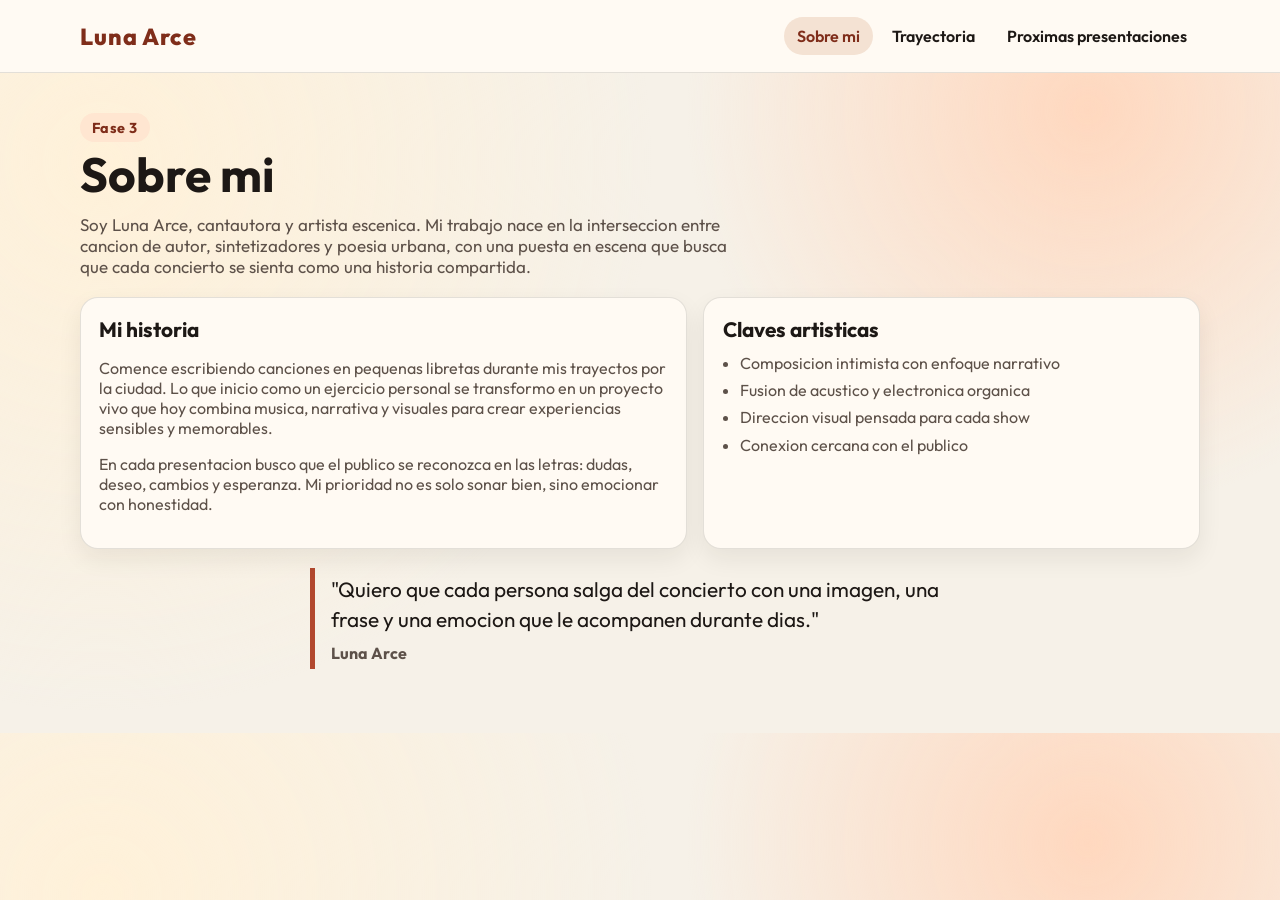
==== aboutme.html @ 6edcebe6 "Primera subida con index y about me listo y funcionando" ====
<!DOCTYPE html>
<html lang="es">
<head>
    <meta charset="UTF-8">
    <meta name="viewport" content="width=device-width, initial-scale=1.0">
    <title>Luna Arce | Sobre mi</title>
    <meta name="description" content="Conoce la historia de Luna Arce, su identidad artistica y la propuesta escenica que la define.">
    <link rel="stylesheet" href="styles.css">
</head>
<body>
    <a class="skip-link" href="#contenido-principal">Saltar al contenido principal</a>

    <header class="site-header" aria-label="Encabezado principal">
        <div class="container nav-wrap">
            <a class="brand" href="index.html" aria-label="Ir al inicio">Luna Arce</a>

            <nav aria-label="Navegacion principal">
                <ul class="nav-list">
                    <li><a href="aboutme.html" aria-current="page">Sobre mi</a></li>
                    <li><a href="index.html#trayectoria">Trayectoria</a></li>
                    <li><a href="index.html#presentaciones">Proximas presentaciones</a></li>
                </ul>
            </nav>
        </div>
    </header>

    <main id="contenido-principal" class="page-main">
        <section class="section-shell" aria-labelledby="about-title">
            <div class="container">
                <p class="eyebrow">Fase 3</p>
                <h1 id="about-title" class="page-title">Sobre mi</h1>
                <p class="section-intro">
                    Soy Luna Arce, cantautora y artista escenica. Mi trabajo nace en la interseccion
                    entre cancion de autor, sintetizadores y poesia urbana, con una puesta en escena
                    que busca que cada concierto se sienta como una historia compartida.
                </p>
            </div>
        </section>

        <section class="section-shell" aria-label="Historia del proyecto artistico">
            <div class="container about-grid">
                <article class="about-card">
                    <h2>Mi historia</h2>
                    <p>
                        Comence escribiendo canciones en pequenas libretas durante mis trayectos por la ciudad.
                        Lo que inicio como un ejercicio personal se transformo en un proyecto vivo que hoy combina
                        musica, narrativa y visuales para crear experiencias sensibles y memorables.
                    </p>
                    <p>
                        En cada presentacion busco que el publico se reconozca en las letras: dudas, deseo, cambios
                        y esperanza. Mi prioridad no es solo sonar bien, sino emocionar con honestidad.
                    </p>
                </article>

                <aside class="about-card" aria-label="Claves artisticas">
                    <h2>Claves artisticas</h2>
                    <ul>
                        <li>Composicion intimista con enfoque narrativo</li>
                        <li>Fusion de acustico y electronica organica</li>
                        <li>Direccion visual pensada para cada show</li>
                        <li>Conexion cercana con el publico</li>
                    </ul>
                </aside>
            </div>
        </section>

        <section class="section-shell" aria-label="Mensaje de identidad">
            <div class="container quote-block">
                <p>
                    "Quiero que cada persona salga del concierto con una imagen, una frase y una emocion que le
                    acompanen durante dias."
                </p>
                <span>Luna Arce</span>
            </div>
        </section>
    </main>
</body>
</html>
---- styles.css ----
@import url("https://fonts.googleapis.com/css2?family=Outfit:wght@400;600;700;800&display=swap");

:root {
    --bg: #f6f1e8;
    --surface: #fffaf2;
    --text: #1d1815;
    --muted: #5d5149;
    --accent: #b2482e;
    --accent-strong: #7f2d1a;
    --focus: #0b63ce;
    --border: rgba(29, 24, 21, 0.12);
}

* {
    box-sizing: border-box;
}

html {
    scroll-behavior: smooth;
}

body {
    margin: 0;
    font-family: "Outfit", "Segoe UI", sans-serif;
    color: var(--text);
    background:
        radial-gradient(circle at 85% 15%, #ffd8bf 0%, transparent 32%),
        radial-gradient(circle at 8% 22%, #fff1d9 0%, transparent 42%),
        var(--bg);
}

.container {
    width: min(1120px, 92%);
    margin: 0 auto;
}

.skip-link {
    position: absolute;
    left: -9999px;
    top: 0;
    background: var(--accent-strong);
    color: #fff;
    padding: 0.75rem 1rem;
    font-weight: 700;
}

.skip-link:focus {
    left: 1rem;
    top: 1rem;
    z-index: 1000;
}

.site-header {
    position: sticky;
    top: 0;
    z-index: 10;
    background: color-mix(in srgb, var(--surface) 93%, white 7%);
    border-bottom: 1px solid var(--border);
    backdrop-filter: blur(6px);
}

.nav-wrap {
    min-height: 4.5rem;
    display: flex;
    align-items: center;
    justify-content: space-between;
    gap: 1rem;
}

.brand {
    font-weight: 800;
    font-size: clamp(1.2rem, 2vw, 1.45rem);
    letter-spacing: 0.04em;
    color: var(--accent-strong);
    text-decoration: none;
}

.nav-list {
    list-style: none;
    margin: 0;
    padding: 0;
    display: flex;
    align-items: center;
    gap: 0.4rem;
}

.nav-list a {
    display: inline-block;
    padding: 0.55rem 0.8rem;
    border-radius: 999px;
    color: var(--text);
    text-decoration: none;
    font-weight: 600;
    transition: background-color 0.2s ease, color 0.2s ease;
}

.nav-list a:hover {
    background: #f4e2d3;
    color: var(--accent-strong);
}

.nav-list a[aria-current="page"] {
    background: #f4e2d3;
    color: var(--accent-strong);
}

.brand:focus-visible,
.nav-list a:focus-visible {
    outline: 3px solid var(--focus);
    outline-offset: 2px;
}

.hero {
    min-height: calc(100vh - 4.5rem);
    display: grid;
    align-items: center;
    padding: 3rem 0 4rem;
}

.hero-grid {
    display: grid;
    grid-template-columns: 1.2fr 0.8fr;
    gap: 1.5rem;
    align-items: center;
}

.eyebrow {
    display: inline-block;
    margin: 0;
    padding: 0.35rem 0.75rem;
    border-radius: 999px;
    font-size: 0.9rem;
    font-weight: 700;
    letter-spacing: 0.03em;
    color: var(--accent-strong);
    background: #ffe6d1;
}

.hero-copy h1 {
    margin-top: 0;
    margin-bottom: 0.9rem;
    color: var(--text);
    font-size: clamp(2rem, 5vw, 3.4rem);
    line-height: 1.08;
    max-width: 18ch;
}

.hero-description {
    margin: 0;
    color: var(--muted);
    font-size: clamp(1rem, 1.4vw, 1.1rem);
    max-width: 56ch;
}

.hero-actions {
    margin-top: 1.5rem;
    display: flex;
    flex-wrap: wrap;
    gap: 0.75rem;
}

.btn-primary,
.btn-secondary {
    display: inline-block;
    text-decoration: none;
    font-weight: 700;
    padding: 0.7rem 1rem;
    border-radius: 999px;
    border: 2px solid transparent;
}

.btn-primary {
    background: linear-gradient(140deg, var(--accent) 0%, var(--accent-strong) 100%);
    color: #fff;
}

.btn-secondary {
    background: #fff;
    color: var(--accent-strong);
    border-color: rgba(127, 45, 26, 0.35);
}

.btn-primary:hover,
.btn-secondary:hover {
    transform: translateY(-1px);
}

.btn-primary:focus-visible,
.btn-secondary:focus-visible {
    outline: 3px solid var(--focus);
    outline-offset: 2px;
}

.hero-highlight {
    background: color-mix(in srgb, var(--surface) 92%, white 8%);
    border: 1px solid var(--border);
    border-radius: 18px;
    padding: 1.1rem 1.1rem 1rem;
    box-shadow: 0 12px 30px rgba(29, 24, 21, 0.08);
}

.hero-highlight h2 {
    margin-top: 0;
    margin-bottom: 0.7rem;
    font-size: 1.25rem;
}

.hero-highlight ul {
    margin: 0;
    padding-left: 1.1rem;
    color: var(--muted);
}

.hero-highlight li + li {
    margin-top: 0.45rem;
}

.anchor-placeholder {
    min-height: 2rem;
}

.page-main {
    padding: 2.5rem 0 4rem;
}

.section-shell + .section-shell {
    margin-top: 1.2rem;
}

.page-title {
    margin: 0.35rem 0 0.8rem;
    font-size: clamp(1.9rem, 4.5vw, 3rem);
    line-height: 1.12;
}

.section-intro {
    max-width: 60ch;
    margin: 0;
    color: var(--muted);
    font-size: 1.06rem;
}

.about-grid {
    display: grid;
    grid-template-columns: 1.1fr 0.9fr;
    gap: 1rem;
}

.about-card {
    background: color-mix(in srgb, var(--surface) 94%, white 6%);
    border: 1px solid var(--border);
    border-radius: 18px;
    padding: 1.15rem;
    box-shadow: 0 10px 24px rgba(29, 24, 21, 0.07);
}

.about-card h2 {
    margin-top: 0;
    margin-bottom: 0.7rem;
    font-size: 1.3rem;
}

.about-card p {
    color: var(--muted);
}

.about-card ul {
    margin: 0;
    padding-left: 1.1rem;
    color: var(--muted);
}

.about-card li + li {
    margin-top: 0.45rem;
}

.quote-block {
    border-left: 5px solid var(--accent);
    padding: 0.35rem 0 0.35rem 1rem;
    max-width: 60ch;
}

.quote-block p {
    margin: 0;
    color: var(--text);
    font-size: clamp(1.05rem, 2vw, 1.3rem);
    line-height: 1.45;
}

.quote-block span {
    display: inline-block;
    margin-top: 0.55rem;
    color: var(--muted);
    font-weight: 700;
}

@media (max-width: 820px) {
    .nav-wrap {
        flex-direction: column;
        align-items: flex-start;
        padding: 0.75rem 0;
    }

    .nav-list {
        width: 100%;
        flex-wrap: wrap;
        gap: 0.45rem;
    }

    .hero {
        padding: 2rem 0 3rem;
    }

    .hero-grid {
        grid-template-columns: 1fr;
        gap: 1rem;
    }

    .hero-copy h1 {
        max-width: none;
    }

    .about-grid {
        grid-template-columns: 1fr;
    }
}
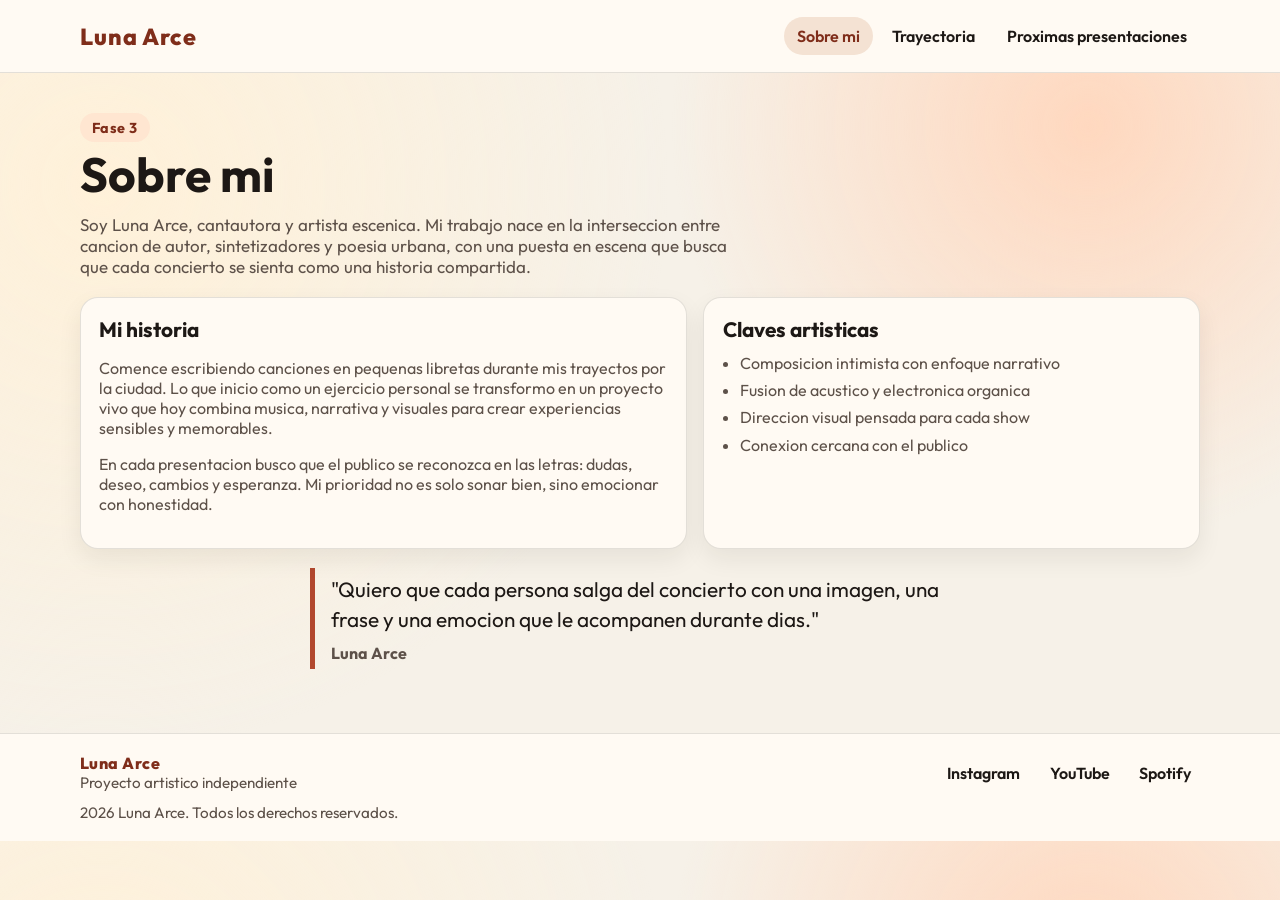
==== commit 44c1add9: "Se agrego la seccion de trayectoria, presentaciones y el footer a todas las paginas" ====
--- a/aboutme.html
+++ b/aboutme.html
@@ -17,8 +17,8 @@
             <nav aria-label="Navegacion principal">
                 <ul class="nav-list">
                     <li><a href="aboutme.html" aria-current="page">Sobre mi</a></li>
-                    <li><a href="index.html#trayectoria">Trayectoria</a></li>
-                    <li><a href="index.html#presentaciones">Proximas presentaciones</a></li>
+                    <li><a href="trayectoria.html">Trayectoria</a></li>
+                    <li><a href="presentaciones.html">Proximas presentaciones</a></li>
                 </ul>
             </nav>
         </div>
@@ -74,5 +74,24 @@
             </div>
         </section>
     </main>
+
+    <footer class="site-footer" aria-label="Pie de pagina">
+        <div class="container footer-wrap">
+            <div>
+                <p class="footer-brand">Luna Arce</p>
+                <p class="footer-copy">Proyecto artistico independiente</p>
+            </div>
+
+            <nav aria-label="Redes sociales">
+                <ul class="footer-links">
+                    <li><a href="https://www.instagram.com/" target="_blank" rel="noopener noreferrer">Instagram</a></li>
+                    <li><a href="https://www.youtube.com/" target="_blank" rel="noopener noreferrer">YouTube</a></li>
+                    <li><a href="https://open.spotify.com/" target="_blank" rel="noopener noreferrer">Spotify</a></li>
+                </ul>
+            </nav>
+
+            <p class="footer-legal">2026 Luna Arce. Todos los derechos reservados.</p>
+        </div>
+    </footer>
 </body>
 </html>
--- a/styles.css
+++ b/styles.css
@@ -215,10 +215,6 @@
     margin-top: 0.45rem;
 }
 
-.anchor-placeholder {
-    min-height: 2rem;
-}
-
 .page-main {
     padding: 2.5rem 0 4rem;
 }
@@ -294,6 +290,169 @@
     font-weight: 700;
 }
 
+.timeline-list {
+    list-style: none;
+    margin: 0;
+    padding: 0;
+    display: grid;
+    gap: 0.95rem;
+}
+
+.timeline-item {
+    background: color-mix(in srgb, var(--surface) 94%, white 6%);
+    border: 1px solid var(--border);
+    border-left: 6px solid var(--accent);
+    border-radius: 16px;
+    padding: 1rem 1.05rem;
+    box-shadow: 0 10px 22px rgba(29, 24, 21, 0.07);
+}
+
+.timeline-item h2 {
+    margin-top: 0;
+    margin-bottom: 0.55rem;
+    font-size: clamp(1.1rem, 2.4vw, 1.35rem);
+}
+
+.timeline-item p {
+    margin: 0;
+    color: var(--muted);
+}
+
+.stats-grid {
+    display: grid;
+    grid-template-columns: repeat(3, minmax(0, 1fr));
+    gap: 0.9rem;
+}
+
+.stat-card {
+    background: color-mix(in srgb, var(--surface) 94%, white 6%);
+    border: 1px solid var(--border);
+    border-radius: 16px;
+    padding: 1rem;
+    box-shadow: 0 10px 22px rgba(29, 24, 21, 0.07);
+}
+
+.stat-number {
+    margin: 0;
+    font-size: clamp(1.8rem, 4.5vw, 2.5rem);
+    font-weight: 800;
+    color: var(--accent-strong);
+}
+
+.stat-label {
+    margin: 0.35rem 0 0;
+    color: var(--muted);
+}
+
+.event-grid {
+    display: grid;
+    grid-template-columns: repeat(3, minmax(0, 1fr));
+    gap: 0.9rem;
+}
+
+.event-card {
+    background: color-mix(in srgb, var(--surface) 94%, white 6%);
+    border: 1px solid var(--border);
+    border-radius: 16px;
+    padding: 1rem;
+    box-shadow: 0 10px 22px rgba(29, 24, 21, 0.07);
+}
+
+.event-city {
+    margin: 0;
+    color: var(--accent-strong);
+    font-weight: 700;
+    letter-spacing: 0.02em;
+}
+
+.event-card h2 {
+    margin: 0.35rem 0 0.55rem;
+    font-size: 1.35rem;
+}
+
+.event-date {
+    margin: 0;
+    font-weight: 700;
+    color: var(--text);
+}
+
+.event-copy {
+    margin: 0.55rem 0 1rem;
+    color: var(--muted);
+}
+
+.notice-box {
+    background: color-mix(in srgb, var(--surface) 95%, white 5%);
+    border: 1px solid var(--border);
+    border-radius: 16px;
+    padding: 1.1rem;
+    box-shadow: 0 10px 22px rgba(29, 24, 21, 0.07);
+}
+
+.notice-box h2 {
+    margin-top: 0;
+    margin-bottom: 0.55rem;
+    font-size: 1.4rem;
+}
+
+.notice-box p {
+    margin-top: 0;
+    color: var(--muted);
+}
+
+.site-footer {
+    border-top: 1px solid var(--border);
+    background: color-mix(in srgb, var(--surface) 95%, white 5%);
+    padding: 1.2rem 0;
+}
+
+.footer-wrap {
+    display: grid;
+    grid-template-columns: 1fr auto;
+    gap: 0.7rem 1.2rem;
+    align-items: center;
+}
+
+.footer-brand {
+    margin: 0;
+    font-weight: 800;
+    color: var(--accent-strong);
+    letter-spacing: 0.03em;
+}
+
+.footer-copy,
+.footer-legal {
+    margin: 0;
+    color: var(--muted);
+    font-size: 0.95rem;
+}
+
+.footer-links {
+    list-style: none;
+    margin: 0;
+    padding: 0;
+    display: flex;
+    gap: 0.75rem;
+}
+
+.footer-links a {
+    color: var(--text);
+    text-decoration: none;
+    font-weight: 600;
+    padding: 0.3rem 0.55rem;
+    border-radius: 999px;
+}
+
+.footer-links a:hover {
+    background: #f4e2d3;
+    color: var(--accent-strong);
+}
+
+.footer-links a:focus-visible {
+    outline: 3px solid var(--focus);
+    outline-offset: 2px;
+}
+
 @media (max-width: 820px) {
     .nav-wrap {
         flex-direction: column;
@@ -323,4 +482,21 @@
     .about-grid {
         grid-template-columns: 1fr;
     }
-}
+
+    .stats-grid {
+        grid-template-columns: 1fr;
+    }
+
+    .event-grid {
+        grid-template-columns: 1fr;
+    }
+
+    .footer-wrap {
+        grid-template-columns: 1fr;
+        align-items: start;
+    }
+
+    .footer-links {
+        flex-wrap: wrap;
+    }
+}
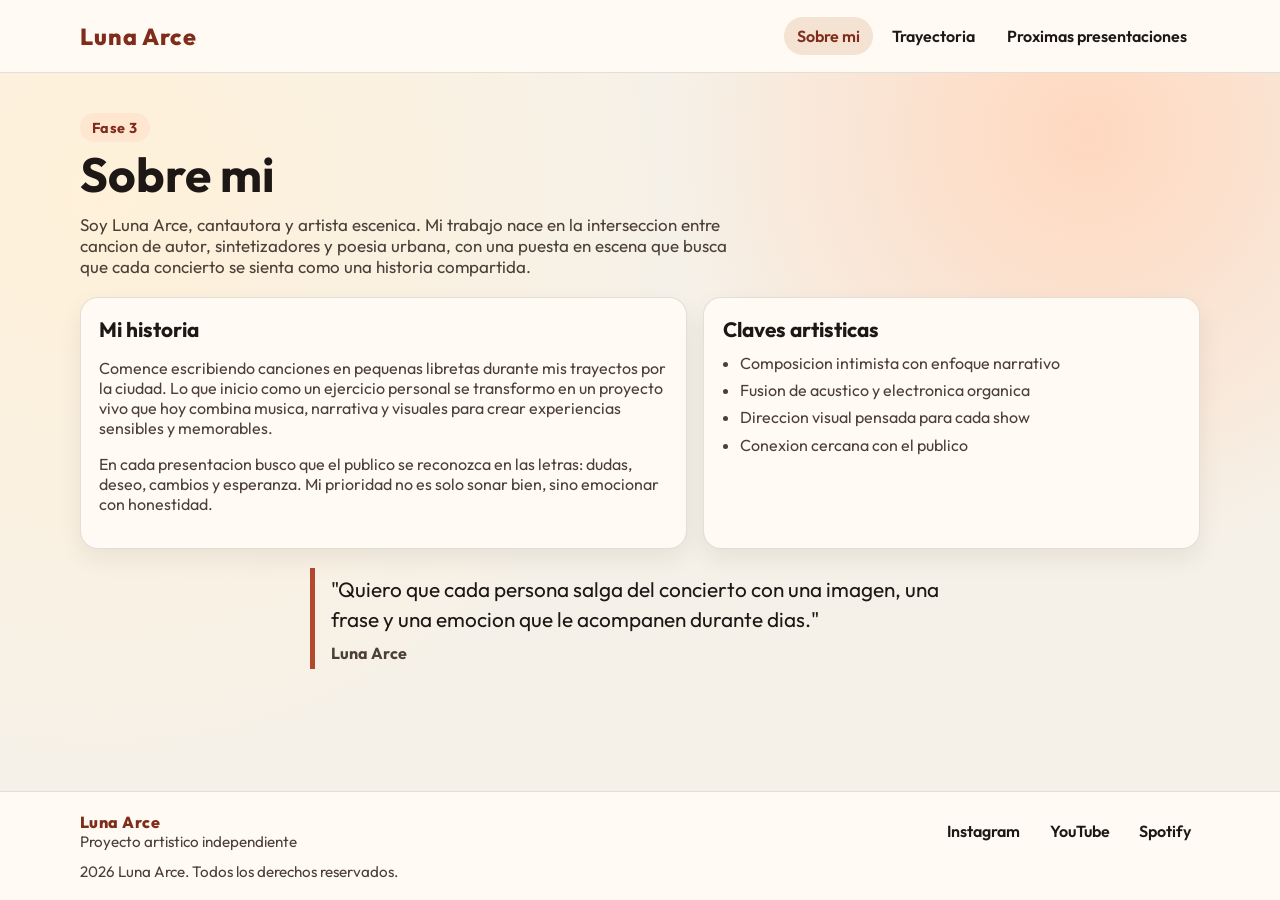
==== commit 00baab2d: "version final responsive" ====
--- a/aboutme.html
+++ b/aboutme.html
@@ -5,7 +5,45 @@
     <meta name="viewport" content="width=device-width, initial-scale=1.0">
     <title>Luna Arce | Sobre mi</title>
     <meta name="description" content="Conoce la historia de Luna Arce, su identidad artistica y la propuesta escenica que la define.">
+        <meta name="robots" content="index,follow">
+        <meta name="author" content="Luna Arce">
+        <link rel="canonical" href="https://lunaarce.art/aboutme.html">
+
+        <meta property="og:type" content="profile">
+        <meta property="og:locale" content="es_ES">
+        <meta property="og:site_name" content="Luna Arce">
+        <meta property="og:title" content="Luna Arce | Sobre mi">
+        <meta property="og:description" content="Historia e identidad artistica de Luna Arce.">
+        <meta property="og:url" content="https://lunaarce.art/aboutme.html">
+        <meta property="og:image" content="https://images.unsplash.com/photo-1516280440614-37939bbacd81?auto=format&fit=crop&w=1200&q=80">
+
+        <meta name="twitter:card" content="summary_large_image">
+        <meta name="twitter:title" content="Luna Arce | Sobre mi">
+        <meta name="twitter:description" content="Conoce la historia artistica de Luna Arce y su propuesta escenica.">
+        <meta name="twitter:image" content="https://images.unsplash.com/photo-1516280440614-37939bbacd81?auto=format&fit=crop&w=1200&q=80">
+
     <link rel="stylesheet" href="styles.css">
+    <script src="script.js" defer></script>
+
+        <script type="application/ld+json">
+        {
+            "@context": "https://schema.org",
+            "@type": "ProfilePage",
+            "name": "Sobre Luna Arce",
+            "url": "https://lunaarce.art/aboutme.html",
+            "mainEntity": {
+                "@type": "Person",
+                "name": "Luna Arce",
+                "jobTitle": "Cantautora y artista escenica",
+                "description": "Compositora y performer con enfoque narrativo y puesta audiovisual.",
+                "sameAs": [
+                    "https://www.instagram.com/",
+                    "https://www.youtube.com/",
+                    "https://open.spotify.com/"
+                ]
+            }
+        }
+        </script>
 </head>
 <body>
     <a class="skip-link" href="#contenido-principal">Saltar al contenido principal</a>
@@ -14,8 +52,15 @@
         <div class="container nav-wrap">
             <a class="brand" href="index.html" aria-label="Ir al inicio">Luna Arce</a>
 
-            <nav aria-label="Navegacion principal">
-                <ul class="nav-list">
+            <nav class="site-nav" aria-label="Navegacion principal">
+                <button class="nav-toggle" type="button" aria-expanded="false" aria-controls="primary-navigation" aria-label="Abrir navegacion principal">
+                    <span class="nav-toggle-box" aria-hidden="true">
+                        <span class="nav-toggle-bar"></span>
+                        <span class="nav-toggle-bar"></span>
+                        <span class="nav-toggle-bar"></span>
+                    </span>
+                </button>
+                <ul id="primary-navigation" class="nav-list" data-visible="false">
                     <li><a href="aboutme.html" aria-current="page">Sobre mi</a></li>
                     <li><a href="trayectoria.html">Trayectoria</a></li>
                     <li><a href="presentaciones.html">Proximas presentaciones</a></li>
@@ -84,9 +129,9 @@
 
             <nav aria-label="Redes sociales">
                 <ul class="footer-links">
-                    <li><a href="https://www.instagram.com/" target="_blank" rel="noopener noreferrer">Instagram</a></li>
-                    <li><a href="https://www.youtube.com/" target="_blank" rel="noopener noreferrer">YouTube</a></li>
-                    <li><a href="https://open.spotify.com/" target="_blank" rel="noopener noreferrer">Spotify</a></li>
+                    <li><a href="https://www.instagram.com/" target="_blank" rel="noopener noreferrer">Instagram<span class="sr-only"> (abre en nueva pestana)</span></a></li>
+                    <li><a href="https://www.youtube.com/" target="_blank" rel="noopener noreferrer">YouTube<span class="sr-only"> (abre en nueva pestana)</span></a></li>
+                    <li><a href="https://open.spotify.com/" target="_blank" rel="noopener noreferrer">Spotify<span class="sr-only"> (abre en nueva pestana)</span></a></li>
                 </ul>
             </nav>
 
--- a/styles.css
+++ b/styles.css
@@ -4,7 +4,7 @@
     --bg: #f6f1e8;
     --surface: #fffaf2;
     --text: #1d1815;
-    --muted: #5d5149;
+    --muted: #4b3f38;
     --accent: #b2482e;
     --accent-strong: #7f2d1a;
     --focus: #0b63ce;
@@ -20,6 +20,10 @@
 }
 
 body {
+    min-height: 100vh;
+    min-height: 100dvh;
+    display: flex;
+    flex-direction: column;
     margin: 0;
     font-family: "Outfit", "Segoe UI", sans-serif;
     color: var(--text);
@@ -29,9 +33,25 @@
         var(--bg);
 }
 
+main {
+    flex: 1 0 auto;
+}
+
 .container {
     width: min(1120px, 92%);
     margin: 0 auto;
+}
+
+.sr-only {
+    position: absolute;
+    width: 1px;
+    height: 1px;
+    padding: 0;
+    margin: -1px;
+    overflow: hidden;
+    clip: rect(0, 0, 0, 0);
+    white-space: nowrap;
+    border: 0;
 }
 
 .skip-link {
@@ -73,6 +93,40 @@
     letter-spacing: 0.04em;
     color: var(--accent-strong);
     text-decoration: none;
+    white-space: nowrap;
+}
+
+.site-nav {
+    position: relative;
+}
+
+.nav-toggle {
+    display: none;
+    border: 1px solid rgba(127, 45, 26, 0.35);
+    background: #fff;
+    color: var(--accent-strong);
+    border-radius: 999px;
+    font-weight: 700;
+    width: 2.3rem;
+    height: 2.3rem;
+    padding: 0;
+    cursor: pointer;
+}
+
+.nav-toggle-box {
+    width: 1rem;
+    height: 0.82rem;
+    display: inline-flex;
+    flex-direction: column;
+    justify-content: space-between;
+}
+
+.nav-toggle-bar {
+    display: block;
+    width: 100%;
+    height: 2px;
+    background: var(--accent-strong);
+    border-radius: 999px;
 }
 
 .nav-list {
@@ -105,7 +159,8 @@
 }
 
 .brand:focus-visible,
-.nav-list a:focus-visible {
+.nav-list a:focus-visible,
+.nav-toggle:focus-visible {
     outline: 3px solid var(--focus);
     outline-offset: 2px;
 }
@@ -401,6 +456,7 @@
 }
 
 .site-footer {
+    margin-top: auto;
     border-top: 1px solid var(--border);
     background: color-mix(in srgb, var(--surface) 95%, white 5%);
     padding: 1.2rem 0;
@@ -453,17 +509,68 @@
     outline-offset: 2px;
 }
 
+@media (prefers-reduced-motion: reduce) {
+    html {
+        scroll-behavior: auto;
+    }
+
+    *,
+    *::before,
+    *::after {
+        animation-duration: 0.01ms !important;
+        animation-iteration-count: 1 !important;
+        transition-duration: 0.01ms !important;
+    }
+
+    .btn-primary:hover,
+    .btn-secondary:hover {
+        transform: none;
+    }
+}
+
 @media (max-width: 820px) {
     .nav-wrap {
+        justify-content: space-between;
+        align-items: center;
+        padding: 0.75rem 0;
+        min-height: auto;
+        gap: 0.75rem;
+    }
+
+    .site-nav {
+        width: auto;
+        margin-left: auto;
+    }
+
+    .nav-toggle {
+        display: inline-flex;
+        align-items: center;
+        justify-content: center;
+    }
+
+    .nav-list {
+        display: none;
+        position: absolute;
+        right: 0;
+        top: calc(100% + 0.55rem);
+        z-index: 30;
+        width: max-content;
+        min-width: 15rem;
         flex-direction: column;
-        align-items: flex-start;
-        padding: 0.75rem 0;
-    }
-
-    .nav-list {
-        width: 100%;
-        flex-wrap: wrap;
-        gap: 0.45rem;
+        align-items: stretch;
+        gap: 0.35rem;
+        padding: 0.5rem;
+        background: color-mix(in srgb, var(--surface) 96%, white 4%);
+        border: 1px solid var(--border);
+        border-radius: 12px;
+    }
+
+    .nav-list[data-visible="true"] {
+        display: flex;
+    }
+
+    .nav-list a {
+        text-align: left;
     }
 
     .hero {
@@ -500,3 +607,22 @@
         flex-wrap: wrap;
     }
 }
+
+@media (max-width: 560px) {
+    .hero-actions {
+        flex-direction: column;
+        align-items: stretch;
+    }
+
+    .hero-actions .btn-primary,
+    .hero-actions .btn-secondary,
+    .event-card .btn-primary,
+    .notice-box .btn-secondary {
+        width: 100%;
+        text-align: center;
+    }
+
+    .nav-toggle {
+        width: 2.3rem;
+    }
+}
